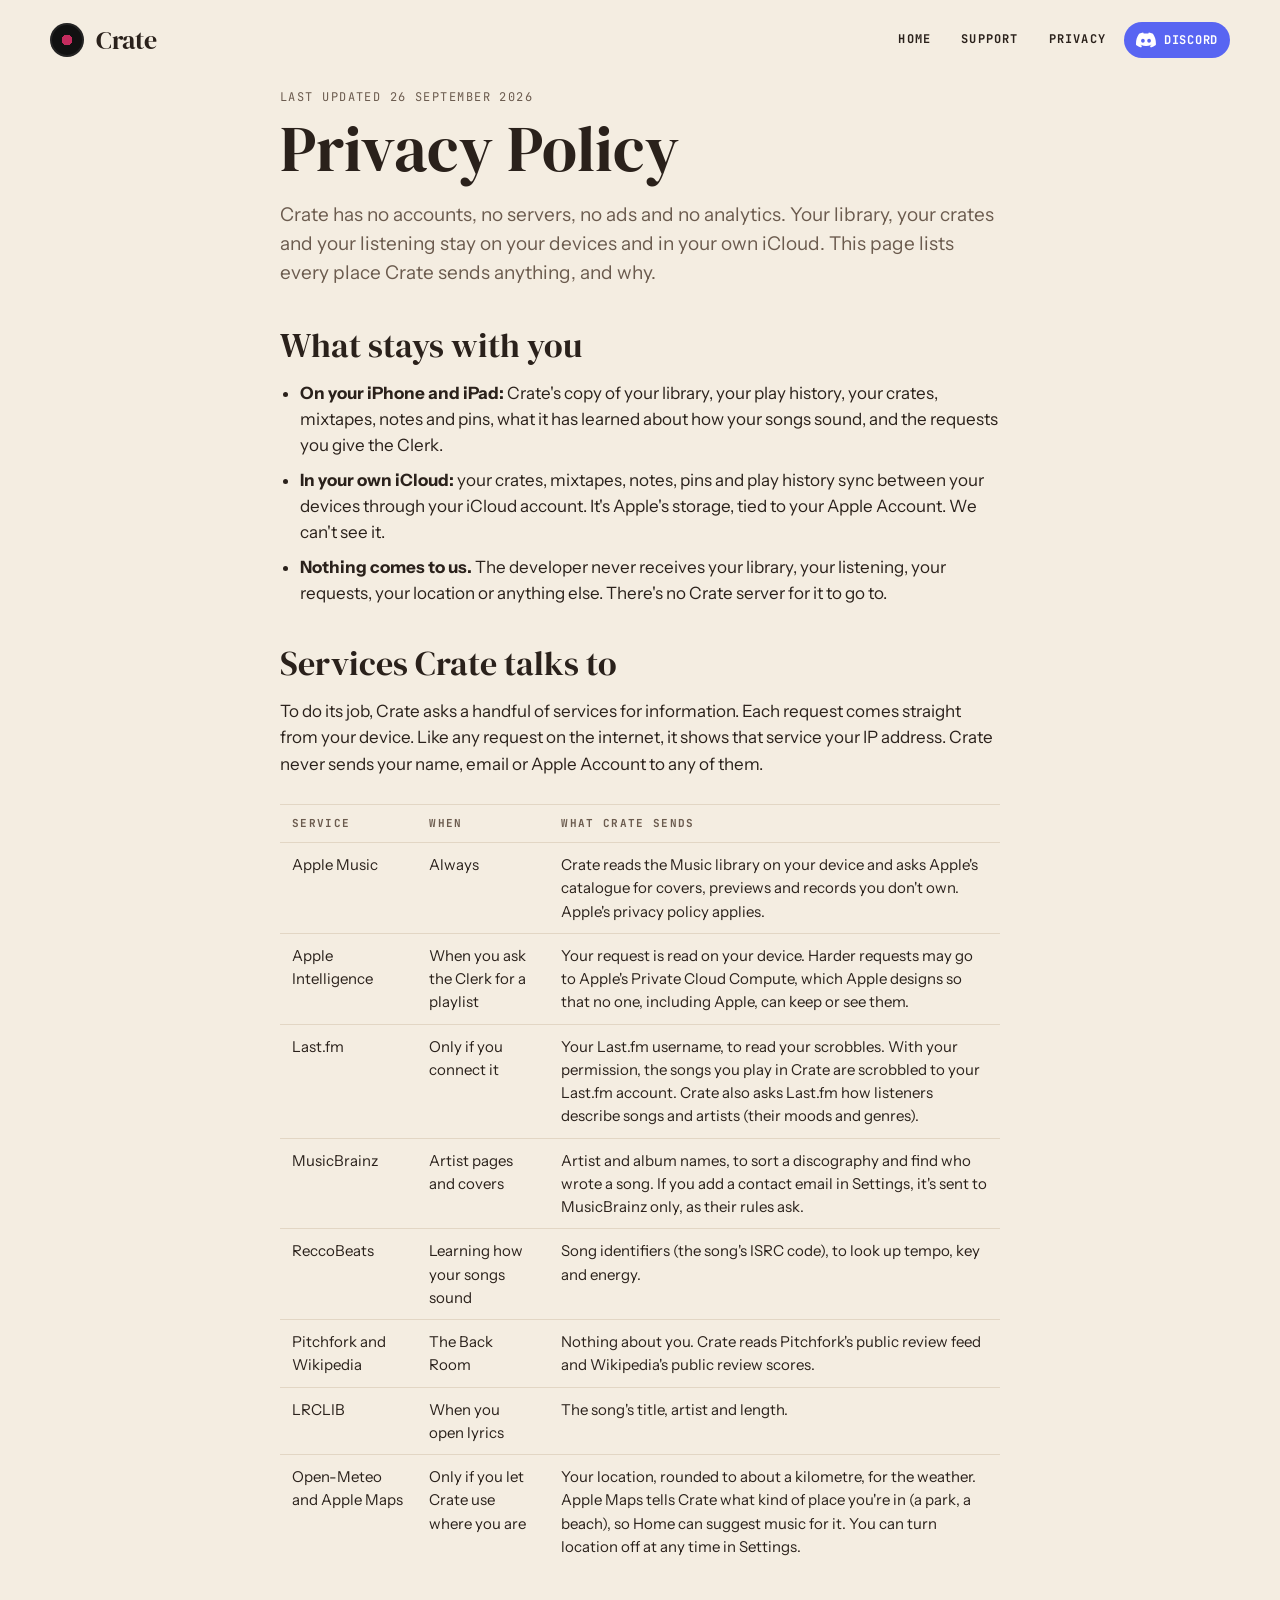
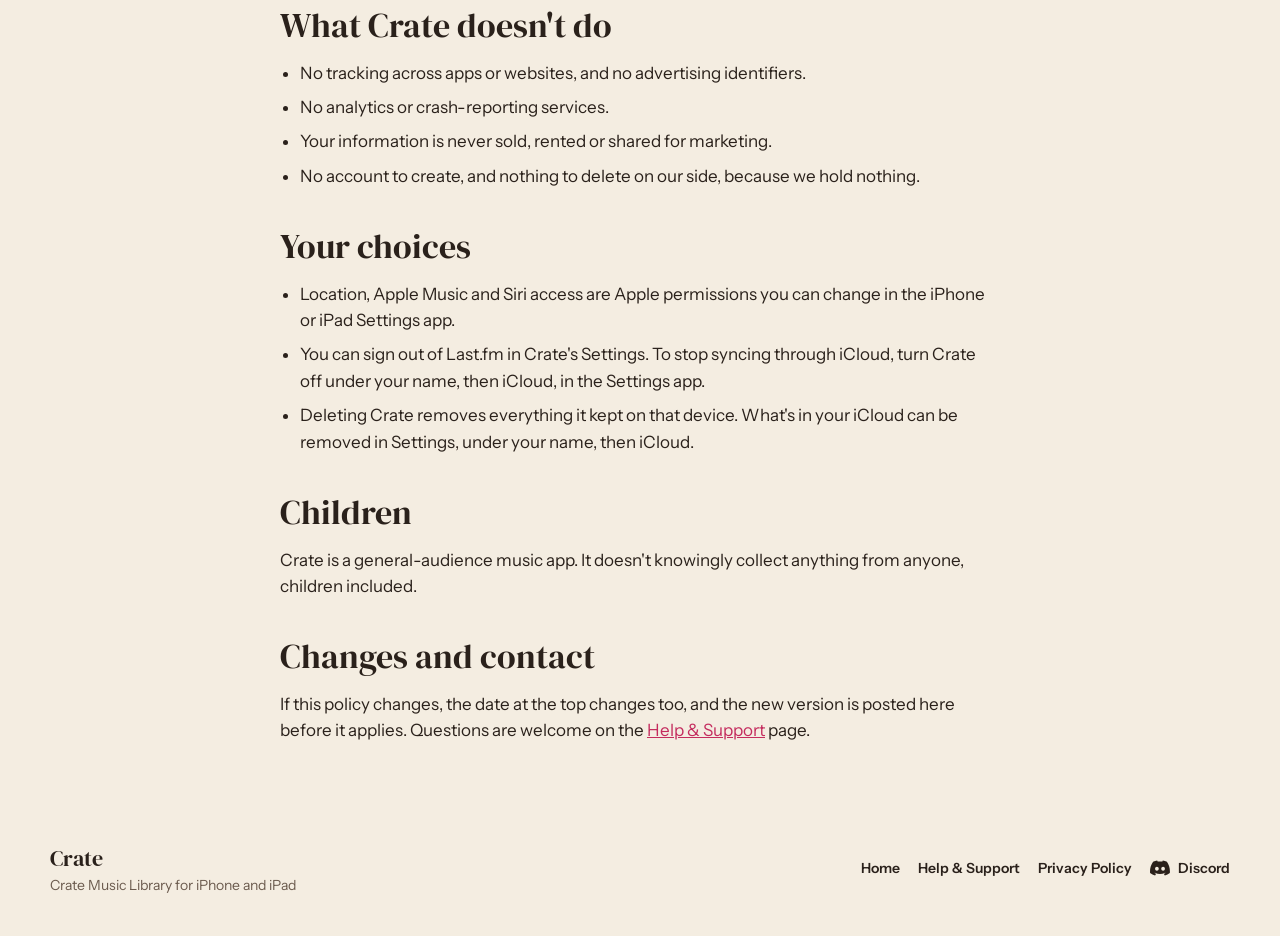
==== privacy.html @ 1381da7c "Once-over: spacing, one Clerk section, Pick Up's five" ====
<!DOCTYPE html>
<html lang="en">
<head>
<meta charset="utf-8">
<meta name="viewport" content="width=device-width, initial-scale=1, viewport-fit=cover">
<meta name="description" content="How Crate Music Library handles your data: nothing leaves your devices and your own iCloud except the lookups listed here.">
<meta name="theme-color" content="#F4EDE1" media="(prefers-color-scheme: light)">
<meta name="theme-color" content="#15110E" media="(prefers-color-scheme: dark)">
<link rel="icon" href="favicon.svg" type="image/svg+xml">
<link rel="apple-touch-icon" href="apple-touch-icon.png">
<title>Privacy Policy · Crate Music Library</title>
<link rel="preconnect" href="https://fonts.googleapis.com">
<link rel="preconnect" href="https://fonts.gstatic.com" crossorigin>
<link rel="stylesheet" href="https://fonts.googleapis.com/css2?family=DM+Serif+Display:ital@0;1&family=Instrument+Sans:wght@400;500;600;700&family=JetBrains+Mono:wght@500;700&display=swap">
<link rel="stylesheet" href="style.css?v=12">
</head>
<body>
<div class="wrap">
  <header class="top">
    <a class="brand" href="index.html" aria-label="Crate Music Library home">
      <span class="brand-mark" aria-hidden="true"></span><b>Crate</b>
    </a>
    <nav class="nav" aria-label="Pages">
      <a href="index.html">Home</a><a href="support.html">Support</a><a href="privacy.html">Privacy</a><a class="discord" data-discord href="support.html#community"><svg viewBox="0 0 24 24" aria-hidden="true" fill="currentColor"><path d="M20.3 4.4A19.8 19.8 0 0 0 15.4 3l-.6 1.3a18.4 18.4 0 0 0-5.6 0L8.6 3a19.7 19.7 0 0 0-4.9 1.5C.6 9.1-.3 13.6.1 18.1a19.9 19.9 0 0 0 6 3l1.3-2.1a12.9 12.9 0 0 1-2-1l.5-.4a14.2 14.2 0 0 0 12.2 0l.5.4a12.9 12.9 0 0 1-2.1 1l1.3 2.1a19.8 19.8 0 0 0 6-3c.5-5.2-.8-9.7-3.5-13.7ZM8.3 15.3c-1.2 0-2.2-1.1-2.2-2.4s1-2.4 2.2-2.4 2.2 1.1 2.2 2.4-1 2.4-2.2 2.4Zm7.4 0c-1.2 0-2.2-1.1-2.2-2.4s1-2.4 2.2-2.4 2.2 1.1 2.2 2.4-1 2.4-2.2 2.4Z"/></svg>Discord</a>
    </nav>
  </header>
  <main class="doc">
    <div class="updated">Last updated 26 September 2026</div>
    <h1>Privacy Policy</h1>
    <p class="lede">Crate has no accounts, no servers, no ads and no analytics. Your library, your crates and your listening stay on your devices and in your own iCloud. This page lists every place Crate sends anything, and why.</p>

    <h2>What stays with you</h2>
    <ul>
      <li><b>On your iPhone and iPad:</b> Crate's copy of your library, your play history, your crates, mixtapes, notes and pins, what it has learned about how your songs sound, and the requests you give the Clerk.</li>
      <li><b>In your own iCloud:</b> your crates, mixtapes, notes, pins and play history sync between your devices through your iCloud account. It's Apple's storage, tied to your Apple Account. We can't see it.</li>
      <li><b>Nothing comes to us.</b> The developer never receives your library, your listening, your requests, your location or anything else. There's no Crate server for it to go to.</li>
    </ul>

    <h2>Services Crate talks to</h2>
    <p>To do its job, Crate asks a handful of services for information. Each request comes straight from your device. Like any request on the internet, it shows that service your IP address. Crate never sends your name, email or Apple Account to any of them.</p>
    <div class="table-wrap">
      <table>
        <thead><tr><th>Service</th><th>When</th><th>What Crate sends</th></tr></thead>
        <tbody>
          <tr><td>Apple Music</td><td>Always</td><td>Crate reads the Music library on your device and asks Apple's catalogue for covers, previews and records you don't own. Apple's privacy policy applies.</td></tr>
          <tr><td>Apple Intelligence</td><td>When you ask the Clerk for a playlist</td><td>Your request is read on your device. Harder requests may go to Apple's Private Cloud Compute, which Apple designs so that no one, including Apple, can keep or see them.</td></tr>
          <tr><td>Last.fm</td><td>Only if you connect it</td><td>Your Last.fm username, to read your scrobbles. With your permission, the songs you play in Crate are scrobbled to your Last.fm account. Crate also asks Last.fm how listeners describe songs and artists (their moods and genres).</td></tr>
          <tr><td>MusicBrainz</td><td>Artist pages and covers</td><td>Artist and album names, to sort a discography and find who wrote a song. If you add a contact email in Settings, it's sent to MusicBrainz only, as their rules ask.</td></tr>
          <tr><td>ReccoBeats</td><td>Learning how your songs sound</td><td>Song identifiers (the song's ISRC code), to look up tempo, key and energy.</td></tr>
          <tr><td>Pitchfork and Wikipedia</td><td>The Back Room</td><td>Nothing about you. Crate reads Pitchfork's public review feed and Wikipedia's public review scores.</td></tr>
          <tr><td>LRCLIB</td><td>When you open lyrics</td><td>The song's title, artist and length.</td></tr>
          <tr><td>Open-Meteo and Apple Maps</td><td>Only if you let Crate use where you are</td><td>Your location, rounded to about a kilometre, for the weather. Apple Maps tells Crate what kind of place you're in (a park, a beach), so Home can suggest music for it. You can turn location off at any time in Settings.</td></tr>
        </tbody>
      </table>
    </div>

    <h2>What Crate doesn't do</h2>
    <ul>
      <li>No tracking across apps or websites, and no advertising identifiers.</li>
      <li>No analytics or crash-reporting services.</li>
      <li>Your information is never sold, rented or shared for marketing.</li>
      <li>No account to create, and nothing to delete on our side, because we hold nothing.</li>
    </ul>

    <h2>Your choices</h2>
    <ul>
      <li>Location, Apple Music and Siri access are Apple permissions you can change in the iPhone or iPad Settings app.</li>
      <li>You can sign out of Last.fm in Crate's Settings. To stop syncing through iCloud, turn Crate off under your name, then iCloud, in the Settings app.</li>
      <li>Deleting Crate removes everything it kept on that device. What's in your iCloud can be removed in Settings, under your name, then iCloud.</li>
    </ul>

    <h2>Children</h2>
    <p>Crate is a general-audience music app. It doesn't knowingly collect anything from anyone, children included.</p>

    <h2>Changes and contact</h2>
    <p>If this policy changes, the date at the top changes too, and the new version is posted here before it applies. Questions are welcome on the <a href="support.html">Help &amp; Support</a> page.</p>
  </main>

  <footer>
    <div><b>Crate</b><br>Crate Music Library for iPhone and iPad</div>
    <nav class="foot-links" aria-label="More">
      <a href="index.html">Home</a>
      <a href="support.html">Help &amp; Support</a>
      <a href="privacy.html">Privacy Policy</a>
      <a class="discord" data-discord href="support.html#community"><svg viewBox="0 0 24 24" aria-hidden="true" fill="currentColor"><path d="M20.3 4.4A19.8 19.8 0 0 0 15.4 3l-.6 1.3a18.4 18.4 0 0 0-5.6 0L8.6 3a19.7 19.7 0 0 0-4.9 1.5C.6 9.1-.3 13.6.1 18.1a19.9 19.9 0 0 0 6 3l1.3-2.1a12.9 12.9 0 0 1-2-1l.5-.4a14.2 14.2 0 0 0 12.2 0l.5.4a12.9 12.9 0 0 1-2.1 1l1.3 2.1a19.8 19.8 0 0 0 6-3c.5-5.2-.8-9.7-3.5-13.7ZM8.3 15.3c-1.2 0-2.2-1.1-2.2-2.4s1-2.4 2.2-2.4 2.2 1.1 2.2 2.4-1 2.4-2.2 2.4Zm7.4 0c-1.2 0-2.2-1.1-2.2-2.4s1-2.4 2.2-2.4 2.2 1.1 2.2 2.4-1 2.4-2.2 2.4Z"/></svg>Discord</a>
    </nav>
  </footer>
</div>
<script src="site.js?v=7"></script>
</body>
</html>
---- style.css ----
[hidden]{display:none!important}
:root{
  --paper:#F4EDE1; --card:#FCF8F1; --ink:#2A211B; --ink-2:#6B5B4E; --rule:#E2D6C4;
  --accent:#C42C5E; --accent-ink:#FFFFFF; --mustard:#D99A1B; --plinth:#3A2E26; --plinth-ink:#F4EDE1;
  --tab:#E9B94A; --tab-ink:#2A211B; --glow:rgba(196,44,94,.10);
  --display:"DM Serif Display", "New York", "Iowan Old Style", Georgia, serif;
  --body:"Instrument Sans", -apple-system, "Helvetica Neue", Arial, sans-serif;
  --mono:"JetBrains Mono", ui-monospace, "SF Mono", Menlo, monospace;
  --wrap:1180px;
}
@media (prefers-color-scheme: dark){
  :root:not([data-theme="light"]){
    color-scheme:dark;
    --paper:#15110E; --card:#231D18; --ink:#F1E7D8; --ink-2:#B9A794; --rule:#3A3029;
    --accent:#FF597D; --accent-ink:#1A0D10; --mustard:#F2BD4B; --plinth:#2D241E; --plinth-ink:#F1E7D8;
    --tab:#F2BD4B; --tab-ink:#1D1610; --glow:rgba(255,89,125,.12);
  }
}
:root[data-theme="dark"]{
  color-scheme:dark;
  --paper:#15110E; --card:#231D18; --ink:#F1E7D8; --ink-2:#B9A794; --rule:#3A3029;
  --accent:#FF597D; --accent-ink:#1A0D10; --mustard:#F2BD4B; --plinth:#2D241E; --plinth-ink:#F1E7D8;
  --tab:#F2BD4B; --tab-ink:#1D1610; --glow:rgba(255,89,125,.12);
}
*{box-sizing:border-box}
html{color-scheme:light}
body{margin:0;background:var(--paper);color:var(--ink);font-family:var(--body);font-size:17px;line-height:1.55;-webkit-font-smoothing:antialiased;padding-inline:20px}
.wrap{max-width:var(--wrap);margin-inline:auto}
img{max-width:100%;height:auto;display:block}
a{color:var(--accent)}
:focus-visible{outline:3px solid var(--accent);outline-offset:3px;border-radius:6px}

/* Labels: the app sets its small print in a tracked mono */
.label{font-family:var(--mono);font-size:12px;font-weight:700;letter-spacing:.14em;text-transform:uppercase;color:var(--ink-2)}

/* Top bar */
.top{display:flex;align-items:center;justify-content:space-between;gap:16px;padding-block:22px}
.brand{display:flex;align-items:center;gap:12px;text-decoration:none;color:var(--ink)}
.brand-mark{width:34px;height:34px;border-radius:50%;background:radial-gradient(circle at 50% 50%,var(--accent) 0 22%,#111 23% 100%);box-shadow:inset 0 0 0 2px rgba(255,255,255,.08)}
.brand b{font-family:var(--display);font-weight:400;font-size:26px;line-height:1}
.nav{display:flex;gap:6px;flex-wrap:wrap;justify-content:flex-end}
.nav a{font-family:var(--mono);font-size:12px;font-weight:700;letter-spacing:.1em;text-transform:uppercase;text-decoration:none;color:var(--ink);padding:8px 12px;border-radius:999px}
.nav a:hover{background:var(--card)}

/* Hero */
.hero{display:grid;grid-template-columns:minmax(0,1fr) minmax(0,1.15fr);gap:40px;align-items:center;padding-block:28px 64px}
.hero h1{font-family:var(--display);font-weight:400;font-size:clamp(46px,7.2vw,92px);line-height:.98;letter-spacing:-.01em;margin:14px 0 22px;text-wrap:balance}
.hero h1 em{color:var(--accent);font-style:italic}
.hero p.lede{font-size:20px;max-width:34ch;color:var(--ink-2);margin:0 0 28px}
.pills{display:flex;gap:10px;flex-wrap:wrap}
.pill{display:inline-flex;align-items:center;gap:8px;padding:10px 16px;border-radius:999px;background:var(--card);border:1px solid var(--rule);font-weight:600;font-size:15px}
.pill.solid{background:var(--accent);color:var(--accent-ink);border-color:transparent}
.dot{width:8px;height:8px;border-radius:50%;background:currentColor;opacity:.8}
.hero-art{position:relative;padding-bottom:30px}
.hero-art .pad{width:86%;margin-left:auto}
.hero-art .phone{position:absolute;left:0;bottom:0;width:34%;filter:drop-shadow(0 30px 40px rgba(0,0,0,.28))}
.hero-art .pad{filter:drop-shadow(0 30px 50px rgba(0,0,0,.18))}

/* The crate: sections are divider cards with a tab */
.divider{position:relative;margin-top:56px;background:var(--card);border-radius:4px 22px 22px 22px;padding:48px clamp(20px,4vw,56px) 56px;box-shadow:0 1px 0 var(--rule),0 18px 40px -28px rgba(0,0,0,.35)}
.divider::before{content:attr(data-tab);position:absolute;top:-30px;left:0;height:30px;padding:0 22px;display:flex;align-items:center;background:var(--tab);color:var(--tab-ink);font-family:var(--mono);font-weight:700;font-size:13px;letter-spacing:.16em;text-transform:uppercase;border-radius:12px 12px 0 0}
.divider.alt::before{left:auto;right:28%}
.divider.far::before{left:auto;right:0}
.row{display:grid;grid-template-columns:minmax(0,1fr) minmax(0,1fr);gap:clamp(24px,4vw,64px);align-items:center}
.row.flip > .copy{order:2}
h2{font-family:var(--display);font-weight:400;font-size:clamp(36px,4.6vw,58px);line-height:1.02;margin:10px 0 18px;text-wrap:balance}
.copy p{max-width:52ch;margin:0 0 14px;color:var(--ink)}
.copy p.soft{color:var(--ink-2)}
.facts{list-style:none;padding:0;margin:22px 0 0;display:grid;gap:10px;max-width:52ch}
.facts li{display:grid;grid-template-columns:auto 1fr;gap:12px;align-items:baseline}
.facts li::before{content:"";width:10px;height:10px;border-radius:50%;background:var(--accent);transform:translateY(-1px)}
.devices{display:flex;align-items:flex-end;gap:18px;justify-content:center}
.devices .pad{flex:0 1 72%;min-width:0}
.devices .phone{flex:0 1 26%;min-width:0}
.devices.two-phones .phone{flex:0 1 44%}
.devices.solo .pad{flex:0 1 92%}

/* Clerk request card */
.ask{margin-top:24px;background:var(--paper);border:1px solid var(--rule);border-radius:18px;padding:18px}
.ask .field{display:flex;align-items:center;gap:10px;background:var(--card);border:1.5px solid color-mix(in srgb,var(--accent) 40%,transparent);border-radius:999px;padding:12px 18px;font-size:17px}
.ask .caret{width:2px;height:20px;background:var(--accent);animation:blink 1.1s steps(1) infinite}
@keyframes blink{50%{opacity:0}}
.chips{display:flex;flex-wrap:wrap;gap:8px;margin-top:14px}
.chip{padding:7px 13px;border-radius:999px;background:var(--glow);border:1px solid color-mix(in srgb,var(--accent) 25%,transparent);font-size:15px}
.chip b{font-weight:600}
.ask small{display:block;margin-top:12px;color:var(--ink-2);font-size:14px}

/* Stat strip, real figures from the library in the shots */
.nums{display:grid;grid-template-columns:repeat(3,minmax(0,1fr));gap:12px;margin:24px 0 8px;max-width:52ch}
.num{border-top:2px solid var(--ink);padding-top:10px}
.num b{display:block;font-family:var(--display);font-weight:400;font-size:clamp(28px,3.4vw,40px);line-height:1;color:var(--accent);font-variant-numeric:tabular-nums}
.num span{font-size:14px;color:var(--ink-2)}

/* Looks: a rack of sleeves */
.looks-head{display:flex;justify-content:space-between;align-items:end;gap:24px;flex-wrap:wrap}
.rack{display:grid;grid-template-columns:repeat(7,minmax(0,1fr));gap:18px;margin-top:32px}
.rack figure{margin:0;display:grid;gap:10px;justify-items:center}
.rack figcaption{text-align:center;font-size:14px;line-height:1.35}
.rack figcaption b{display:block;font-family:var(--mono);font-size:11.5px;letter-spacing:.14em;text-transform:uppercase}
.rack figcaption span{color:var(--ink-2)}

/* Two ways in */
.services{display:grid;grid-template-columns:repeat(3,minmax(0,1fr));gap:18px;margin-top:28px}
.svc{background:var(--paper);border-radius:16px;padding:22px}
.svc h3{font-family:var(--display);font-weight:400;font-size:26px;margin:6px 0 8px;line-height:1.1}
.svc p{margin:0;color:var(--ink-2);font-size:16px}

footer{display:flex;justify-content:space-between;gap:16px;flex-wrap:wrap;padding-block:56px 40px;color:var(--ink-2);font-size:14px}
footer b{font-family:var(--display);font-weight:400;font-size:22px;color:var(--ink)}


/* Back Room deck: the looks stand in a crate like divider cards */
.br-head{display:grid;grid-template-columns:minmax(0,1.2fr) minmax(0,1fr);gap:clamp(24px,4vw,64px);align-items:end}
.br-how{margin:0 0 18px;max-width:44ch;color:var(--ink-2)}
.deck-wrap{margin-top:28px}
.deck-controls{display:flex;justify-content:space-between;align-items:center;gap:12px 20px;flex-wrap:wrap;margin-bottom:10px}
.seg{display:inline-flex;align-items:center;gap:4px;background:var(--paper);border:1px solid var(--rule);border-radius:999px;padding:4px}
.seg-label{font-family:var(--mono);font-size:11px;font-weight:700;letter-spacing:.14em;text-transform:uppercase;color:var(--ink-2);padding:0 8px 0 10px}
.seg button,.deck-flip button{font:600 15px/1 var(--body);color:var(--ink);background:transparent;border:0;border-radius:999px;padding:9px 14px;cursor:pointer}
.seg button[aria-pressed="true"]{background:var(--accent);color:var(--accent-ink)}
.deck-flip{display:inline-flex;align-items:center;gap:6px}
.deck-flip button{background:var(--paper);border:1px solid var(--rule)}
.deck-flip button:hover,.seg button:hover{filter:brightness(.97)}
.count{font-family:var(--mono);font-size:13px;font-weight:700;letter-spacing:.08em;color:var(--ink-2);min-width:7ch;text-align:center;font-variant-numeric:tabular-nums}
.deck{position:relative;outline:none;padding-top:190px;touch-action:pan-y;user-select:none;-webkit-user-select:none}
.deck:focus-visible{outline:3px solid var(--accent);outline-offset:6px;border-radius:12px}
.deck-sizer{visibility:hidden;display:block;width:100%;height:auto}
.card{position:absolute;left:0;right:0;bottom:0;transform-origin:50% 100%;transition:transform .55s cubic-bezier(.2,.8,.2,1),opacity .45s ease,filter .45s ease;will-change:transform}
.card img.shot{display:block;width:100%;height:auto;filter:drop-shadow(0 22px 30px rgba(0,0,0,.22));cursor:pointer}
.card .tab{position:absolute;top:calc(1.02% - 30px);height:30px;display:flex;align-items:center;padding:0 14px;border-radius:10px 10px 0 0;background:var(--tab);color:var(--tab-ink);font:700 11.5px/1 var(--mono);letter-spacing:.14em;text-transform:uppercase;border:0;cursor:pointer;white-space:nowrap;box-shadow:inset 0 -1px 0 rgba(0,0,0,.08)}
.card:not(.front) .tab{filter:brightness(.94)}
.card.past{pointer-events:none}
.deck-caption{display:flex;gap:10px 14px;align-items:baseline;flex-wrap:wrap;justify-content:center;margin-top:18px;text-align:center}
.deck-caption b{font-family:var(--display);font-weight:400;font-size:28px}
.deck-caption span{color:var(--ink-2)}
@media (max-width:900px){.br-head{grid-template-columns:minmax(0,1fr)}}
@media (max-width:620px){
  .deck{padding-top:104px}
  .card .tab{top:calc(1.02% - 24px);height:24px;padding:0 6px;font-size:8.5px;letter-spacing:.06em}
}
@media (prefers-reduced-motion:reduce){.card{transition:none}}

@media (max-width:900px){
  .hero,.row{grid-template-columns:minmax(0,1fr)}
  .row.flip > .copy{order:0}
  .rack{grid-template-columns:repeat(4,minmax(0,1fr))}
  .services{grid-template-columns:minmax(0,1fr)}
  .nav{display:none}
  .divider.alt::before,.divider.far::before{right:auto;left:0}
}
@media (max-width:520px){
  body{font-size:16px;padding-inline:16px}
  .rack{grid-template-columns:repeat(2,minmax(0,1fr))}
  .divider{padding-inline:18px}
  .hero p.lede{font-size:18px}
  .nums{grid-template-columns:minmax(0,1fr)}
}
@media (prefers-reduced-motion:reduce){.ask .caret{animation:none}}

/* Screens that have a dark version swap with the reader's appearance */
picture{display:contents}

/* Hero reel */
.reel{margin:0 0 8px;display:grid;gap:14px;justify-items:center}
.reel video{width:100%;max-width:1100px;height:auto;display:block}
.reel figcaption{font-size:15px;color:var(--ink-2);text-align:center;max-width:60ch}

/* Discord */
.discord{display:inline-flex;align-items:center;gap:8px;text-decoration:none;font-weight:600}
.discord svg{width:20px;height:20px;flex:none}
.nav a.discord{background:#5865F2;color:#fff;letter-spacing:.06em}
.nav a.discord:hover{background:#4752C4}
.pill.discord{background:#5865F2;color:#fff;border-color:transparent}
.soon{opacity:.75}

/* Footer links */
.foot-links{display:flex;gap:18px;flex-wrap:wrap;align-items:center}
.foot-links a{color:var(--ink);text-decoration:none;font-weight:600}
.foot-links a:hover{color:var(--accent)}

/* Plain pages: privacy and support */
.doc{max-width:720px;margin:0 auto;padding-block:8px 24px}
.doc h1{font-family:var(--display);font-weight:400;font-size:clamp(40px,6vw,64px);line-height:1;margin:10px 0 14px;text-wrap:balance}
.doc h2{font-size:clamp(26px,3.2vw,34px);margin:40px 0 10px}
.doc h3{font-size:18px;margin:26px 0 6px;font-family:var(--body);font-weight:700}
.doc p,.doc li{max-width:65ch}
.doc ul{padding-left:20px;display:grid;gap:8px}
.doc .lede{font-size:19px;color:var(--ink-2)}
.doc .updated{font-family:var(--mono);font-size:12px;letter-spacing:.12em;text-transform:uppercase;color:var(--ink-2)}
.doc table{width:100%;border-collapse:collapse;font-size:15px;margin-top:10px}
.doc th,.doc td{text-align:left;vertical-align:top;padding:10px 12px;border-top:1px solid var(--rule)}
.doc th{font-family:var(--mono);font-size:11px;letter-spacing:.12em;text-transform:uppercase;color:var(--ink-2)}
.table-wrap{overflow-x:auto}
.card-box{background:var(--card);border-radius:18px;padding:22px 24px;margin-top:18px}
.faq details{border-top:1px solid var(--rule);padding:14px 0}
.faq summary{cursor:pointer;font-weight:700;font-size:17px}
.faq details p{margin:10px 0 0;color:var(--ink)}
.copy-row{display:flex;gap:10px;align-items:center;flex-wrap:wrap}
.copy-row code{font-family:var(--mono);font-size:15px;background:var(--paper);padding:8px 12px;border-radius:10px;border:1px solid var(--rule)}
.copy-row button{font:600 15px/1 var(--body);background:var(--accent);color:var(--accent-ink);border:0;border-radius:999px;padding:10px 16px;cursor:pointer}

/* Three phones side by side (Liner Notes) */
.devices.three-phones .phone{flex:0 1 31%}
.deck-controls > .seg-label{padding:0}

/* Home through the looks */
.looks-reel{margin:32px auto 8px;display:grid;gap:12px;justify-items:center;max-width:340px}
.looks-reel video{width:100%;height:auto;display:block}
.looks-reel figcaption{font-size:14px;color:var(--ink-2);text-align:center}

/* iPhone Duo: the ways to hold it. Real screenshots in a drawn bezel, every device
   the same height (the outer display and the open inner one are nearly the same
   height in life), standing on one baseline, captions starting on one line.
   Columns are sized by each device's width at that height. */
.duo-head{max-width:60ch}
.duo-head p{color:var(--ink-2);margin:0}
#duo{container-type:inline-size}
/* The height that lets a row fit its card: each device's width is (h - 18) x its aspect,
   and the first row's aspects add up to 3.53 (0.69 + 1.42 x 0.96 + 1.42), plus 54px of
   bezel and two gaps. Capped at 330px. */
.duo-poses{--h:min(330px,calc((100cqi - 54px - 2 * clamp(18px,3vw,40px)) / 3.53 + 18px));display:grid;grid-template-rows:auto auto;column-gap:clamp(18px,3vw,40px);row-gap:16px;margin-top:36px;justify-content:center;
  grid-template-columns:repeat(var(--n,3),auto)}
.pose{margin:0;display:grid;grid-row:span 2;grid-template-rows:subgrid}
.pose .device{align-self:end;height:var(--h);display:flex;justify-content:flex-start}
.pose figcaption{font-size:15px;line-height:1.4;max-width:30ch}
.pose figcaption b{display:block;font-family:var(--mono);font-size:11.5px;letter-spacing:.14em;text-transform:uppercase;margin-bottom:4px}
.pose figcaption span{color:var(--ink-2)}
.duo-frame{box-sizing:border-box;height:100%;background:#121212;padding:9px;border-radius:24px;box-shadow:0 26px 40px -24px rgba(0,0,0,.55),inset 0 0 0 1.5px rgba(255,255,255,.08)}
.duo-frame{width:calc((var(--h) - 18px) * var(--ar) + 18px)}
.duo-frame img{display:block;height:100%;width:100%;object-fit:cover;border-radius:16px}
.pose.tall .duo-frame{--ar:.6876}
.pose.wide .duo-frame{--ar:1.4218}
.duo-book{box-sizing:border-box;transform:scale(.96);transform-origin:center bottom;height:100%;width:calc((var(--h) - 18px) * 1.4218 + 18px);display:flex;perspective:1400px;aspect-ratio:1518/1073;filter:drop-shadow(0 26px 30px rgba(0,0,0,.4))}
.duo-book .page{height:100%;background:#121212 url(img/duo-book.webp) no-repeat;background-size:auto 100%;background-origin:content-box;background-clip:content-box;padding:9px;box-sizing:border-box}
.duo-book .left{flex:0 0 51.07%;padding-right:0;background-position:left center;border-radius:24px 4px 4px 24px;transform-origin:right center;transform:rotateY(16deg)}
.duo-book .right{flex:0 0 48.93%;padding-left:0;background-position:right center;border-radius:4px 24px 24px 4px;transform-origin:left center;transform:rotateY(-16deg)}
.pose.upright .duo-frame{--ar:.7034}
.duo-row-label{margin:40px 0 0;text-align:center}
.duo-stand{box-sizing:border-box;height:100%;width:calc((var(--h) - 18px) * .7034 + 18px);display:flex;flex-direction:column;perspective:1400px;filter:drop-shadow(0 26px 30px rgba(0,0,0,.4))}
.duo-stand .page{width:100%;background:#121212 url(img/duo-stand.webp) no-repeat;background-size:100% auto;background-origin:content-box;background-clip:content-box;padding:9px;box-sizing:border-box}
.duo-stand .top{flex:0 0 52.14%;padding-bottom:0;background-position:center top;border-radius:24px 24px 4px 4px;transform-origin:center bottom;transform:rotateX(-4deg)}
.duo-stand .bottom{flex:0 0 47.86%;padding-top:0;background-position:center bottom;border-radius:4px 4px 24px 24px;transform-origin:center top;transform:rotateX(34deg)}
@media (max-width:900px){
  .duo-poses{--h:auto;grid-template-columns:minmax(0,1fr);grid-template-rows:none;row-gap:28px;justify-content:stretch}
  .pose{grid-row:auto;grid-template-rows:none;gap:14px}
  .pose .device{height:auto;justify-content:center}
  .duo-frame,.duo-book{height:auto;width:100%}
  .duo-stand{height:auto;width:62%;aspect-ratio:2024/2870}
  .pose.upright .duo-frame{width:62%}
  .duo-frame img{width:100%;height:auto}
  .duo-frame{aspect-ratio:auto}
  .pose.tall .duo-frame{width:62%}
}

/* The Clerk's counter: request slips on the left, what was pulled on the right,
   printed like a shop receipt. Every example is a real run on a real library. */
.counter{display:grid;grid-template-columns:minmax(0,.9fr) minmax(0,1.1fr);gap:clamp(20px,3vw,40px);margin-top:36px;padding-top:32px;border-top:1px dashed var(--rule);align-items:start}
.counter-head{grid-column:1/-1;max-width:62ch}
.counter-head h3{font-family:var(--display);font-weight:400;font-size:clamp(28px,3.2vw,40px);line-height:1.05;margin:8px 0 10px}
.counter-head p{margin:8px 0 0;color:var(--ink-2)}
.slips{display:flex;flex-wrap:wrap;gap:10px;align-content:start}
.slip{font:inherit;font-family:var(--display);font-style:italic;font-size:19px;line-height:1.2;text-align:left;color:var(--ink);background:var(--paper);border:1px solid var(--rule);border-radius:6px 14px 14px 6px;padding:11px 16px 11px 18px;cursor:pointer;position:relative;transition:transform .15s ease,background .15s ease}
.slip::before{content:"";position:absolute;left:6px;top:50%;width:5px;height:5px;margin-top:-2.5px;border-radius:50%;background:var(--rule)}
.slip:hover{transform:translateY(-2px)}
.slip[aria-selected="true"]{background:var(--accent);color:var(--accent-ink);border-color:transparent}
.slip[aria-selected="true"]::before{background:var(--accent-ink)}
.receipt{background:var(--paper);border-radius:4px;padding:22px 22px 26px;font-family:var(--mono);font-size:13.5px;line-height:1.5;position:relative;box-shadow:0 18px 30px -24px rgba(0,0,0,.5);
  -webkit-mask:radial-gradient(circle 6px at 50% 100%,transparent 98%,#000) 0 0/16px 100% repeat-x;mask:radial-gradient(circle 6px at 50% 100%,transparent 98%,#000) 0 0/16px 100% repeat-x;padding-bottom:30px}
.receipt .r-top{display:flex;justify-content:space-between;gap:12px;font-weight:700;letter-spacing:.14em;text-transform:uppercase;font-size:11.5px;color:var(--ink-2);border-bottom:1.5px dashed var(--rule);padding-bottom:10px}
.receipt .r-ask{font-family:var(--display);font-style:italic;font-size:24px;line-height:1.15;margin:14px 0 4px;color:var(--ink)}
.receipt .chips{margin-top:10px}
.receipt .chip{font-family:var(--body);font-size:13.5px;padding:5px 11px}
.receipt ol{list-style:none;counter-reset:pull;padding:0;margin:16px 0 0;border-top:1.5px dashed var(--rule)}
.receipt li{counter-increment:pull;display:grid;grid-template-columns:2.2em minmax(0,1fr) auto;gap:6px;padding:7px 0;border-bottom:1px dotted var(--rule)}
.receipt li::before{content:counter(pull,decimal-leading-zero);color:var(--accent);font-weight:700}
.receipt li b{font-family:var(--body);font-weight:600;font-size:15px;overflow:hidden;text-overflow:ellipsis;white-space:nowrap}
.receipt li i{font-style:normal;color:var(--ink-2);grid-column:2;font-size:12.5px;overflow:hidden;text-overflow:ellipsis;white-space:nowrap}
.receipt li em{font-style:normal;color:var(--ink-2);grid-row:1;grid-column:3}
.receipt .r-note{margin:16px 0 0;font-family:var(--body);font-size:15px;color:var(--ink);border-left:3px solid var(--mustard);padding-left:12px}
.receipt .r-more{margin:12px 0 0;color:var(--ink-2);font-size:12px;letter-spacing:.08em;text-transform:uppercase}
.receipt[hidden]{display:none}
@media (max-width:900px){.counter{grid-template-columns:minmax(0,1fr)}.slips{gap:8px}.slip{font-size:16px;padding:8px 12px 8px 16px}}
@media (prefers-reduced-motion:reduce){.slip{transition:none}}

/* Pick Up's three facts are short: keep them side by side on a phone. */
@media (max-width:520px){
  #pickup .nums{grid-template-columns:repeat(3,minmax(0,1fr))}
  #pickup .num b{font-size:24px}
  #pickup .num span{font-size:12.5px;line-height:1.3;display:block}
}
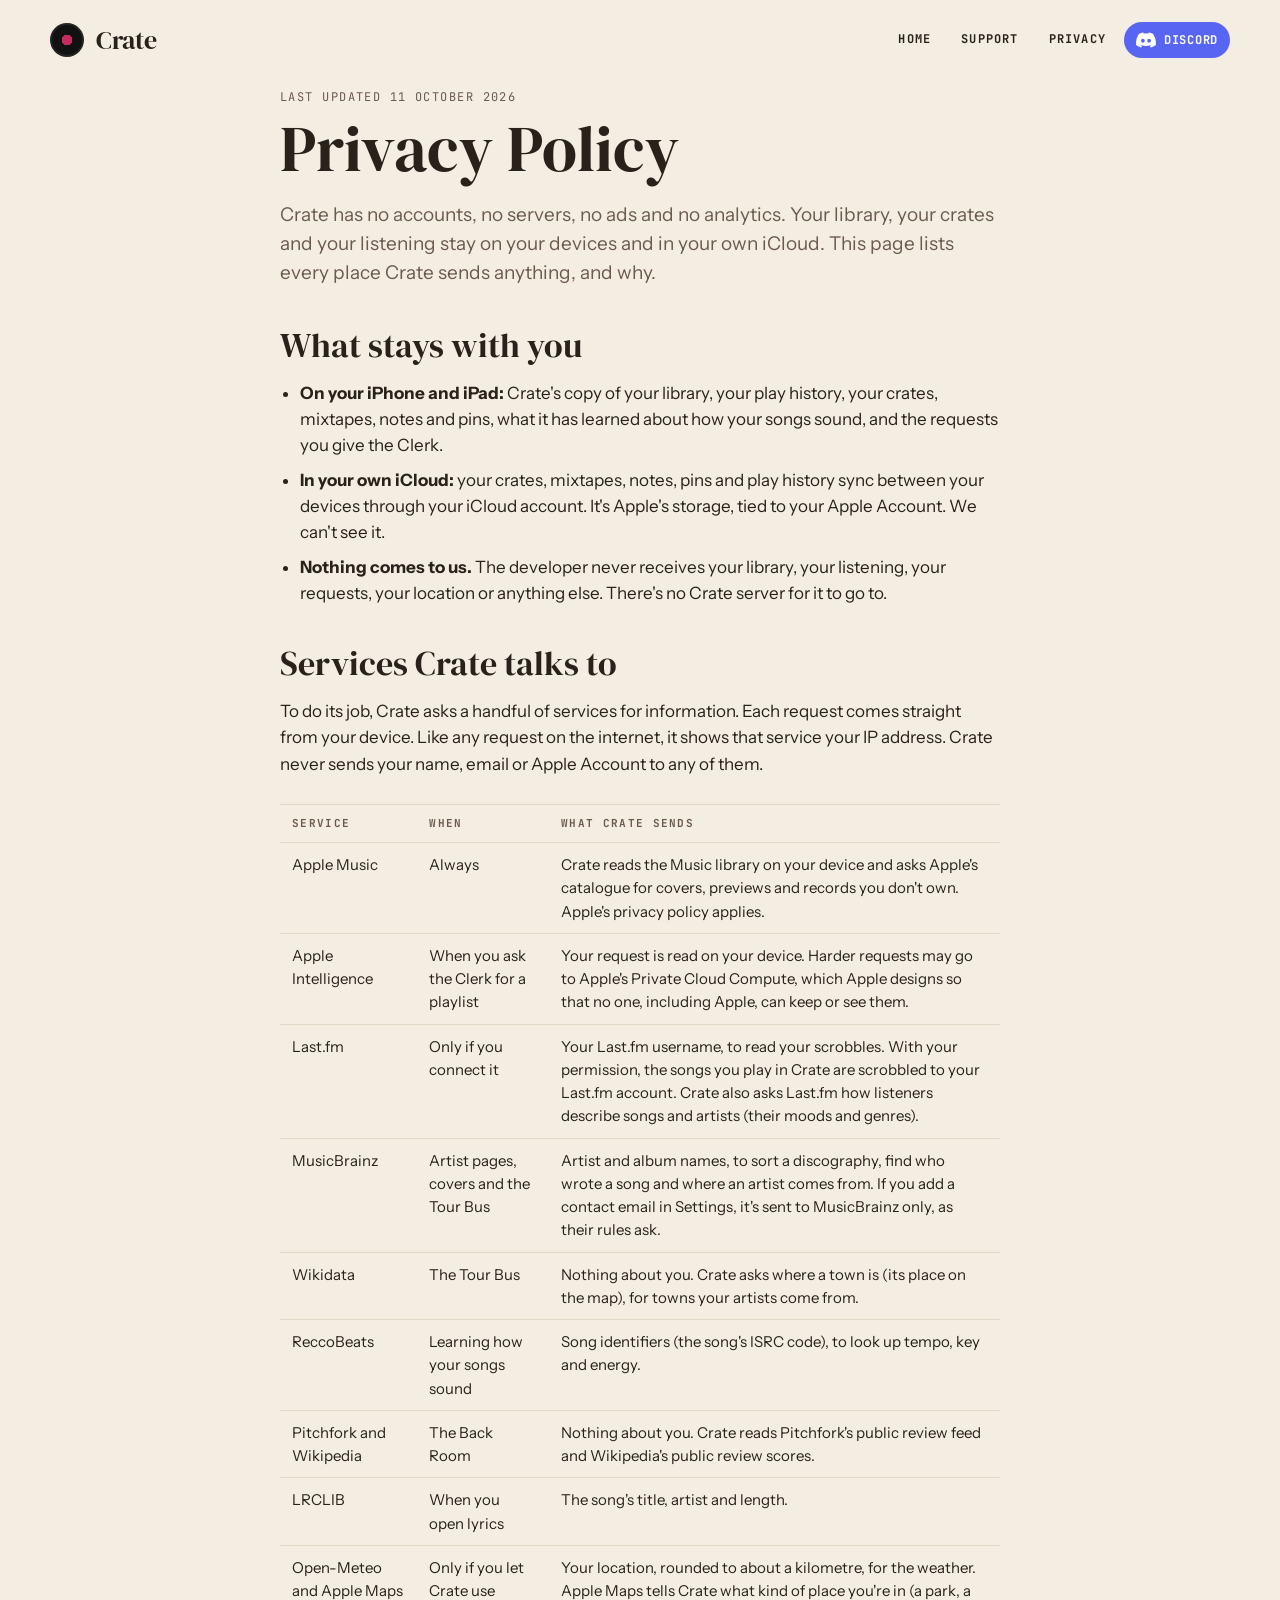
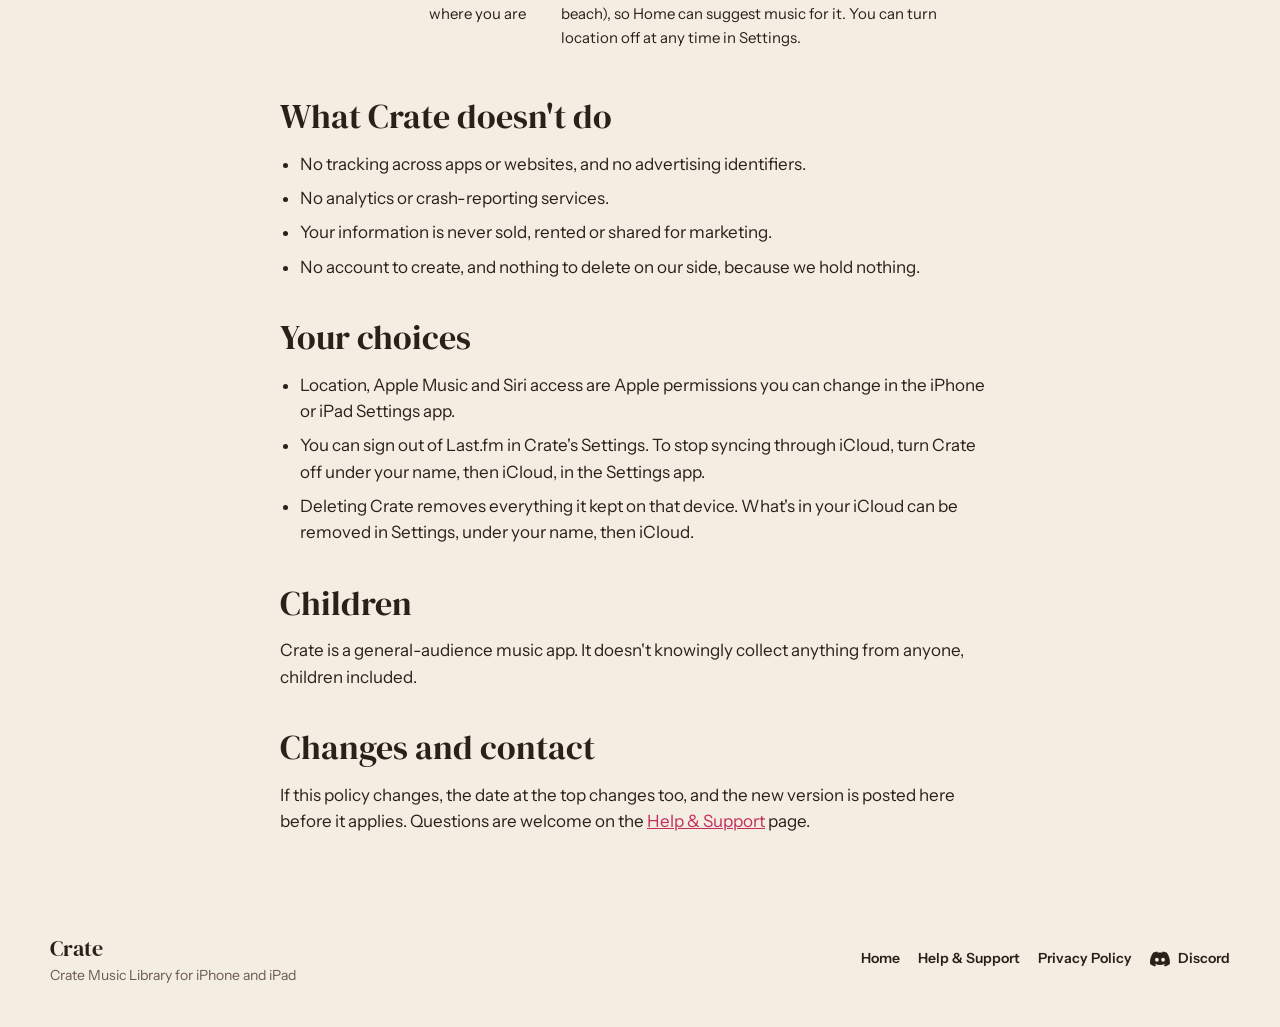
==== commit f4e8ed33: "Musical Road Trips section; seven widgets; Wikidata on the privacy page" ====
--- a/privacy.html
+++ b/privacy.html
@@ -12,7 +12,7 @@
 <link rel="preconnect" href="https://fonts.googleapis.com">
 <link rel="preconnect" href="https://fonts.gstatic.com" crossorigin>
 <link rel="stylesheet" href="https://fonts.googleapis.com/css2?family=DM+Serif+Display:ital@0;1&family=Instrument+Sans:wght@400;500;600;700&family=JetBrains+Mono:wght@500;700&display=swap">
-<link rel="stylesheet" href="style.css?v=12">
+<link rel="stylesheet" href="style.css?v=13">
 </head>
 <body>
 <div class="wrap">
@@ -25,7 +25,7 @@
     </nav>
   </header>
   <main class="doc">
-    <div class="updated">Last updated 26 September 2026</div>
+    <div class="updated">Last updated 11 October 2026</div>
     <h1>Privacy Policy</h1>
     <p class="lede">Crate has no accounts, no servers, no ads and no analytics. Your library, your crates and your listening stay on your devices and in your own iCloud. This page lists every place Crate sends anything, and why.</p>
 
@@ -45,7 +45,8 @@
           <tr><td>Apple Music</td><td>Always</td><td>Crate reads the Music library on your device and asks Apple's catalogue for covers, previews and records you don't own. Apple's privacy policy applies.</td></tr>
           <tr><td>Apple Intelligence</td><td>When you ask the Clerk for a playlist</td><td>Your request is read on your device. Harder requests may go to Apple's Private Cloud Compute, which Apple designs so that no one, including Apple, can keep or see them.</td></tr>
           <tr><td>Last.fm</td><td>Only if you connect it</td><td>Your Last.fm username, to read your scrobbles. With your permission, the songs you play in Crate are scrobbled to your Last.fm account. Crate also asks Last.fm how listeners describe songs and artists (their moods and genres).</td></tr>
-          <tr><td>MusicBrainz</td><td>Artist pages and covers</td><td>Artist and album names, to sort a discography and find who wrote a song. If you add a contact email in Settings, it's sent to MusicBrainz only, as their rules ask.</td></tr>
+          <tr><td>MusicBrainz</td><td>Artist pages, covers and the Tour Bus</td><td>Artist and album names, to sort a discography, find who wrote a song and where an artist comes from. If you add a contact email in Settings, it's sent to MusicBrainz only, as their rules ask.</td></tr>
+          <tr><td>Wikidata</td><td>The Tour Bus</td><td>Nothing about you. Crate asks where a town is (its place on the map), for towns your artists come from.</td></tr>
           <tr><td>ReccoBeats</td><td>Learning how your songs sound</td><td>Song identifiers (the song's ISRC code), to look up tempo, key and energy.</td></tr>
           <tr><td>Pitchfork and Wikipedia</td><td>The Back Room</td><td>Nothing about you. Crate reads Pitchfork's public review feed and Wikipedia's public review scores.</td></tr>
           <tr><td>LRCLIB</td><td>When you open lyrics</td><td>The song's title, artist and length.</td></tr>
--- a/style.css
+++ b/style.css
@@ -68,6 +68,7 @@
 .copy p.soft{color:var(--ink-2)}
 .facts{list-style:none;padding:0;margin:22px 0 0;display:grid;gap:10px;max-width:52ch}
 .facts li{display:grid;grid-template-columns:auto 1fr;gap:12px;align-items:baseline}
+.facts + p{margin-top:18px}
 .facts li::before{content:"";width:10px;height:10px;border-radius:50%;background:var(--accent);transform:translateY(-1px)}
 .devices{display:flex;align-items:flex-end;gap:18px;justify-content:center}
 .devices .pad{flex:0 1 72%;min-width:0}
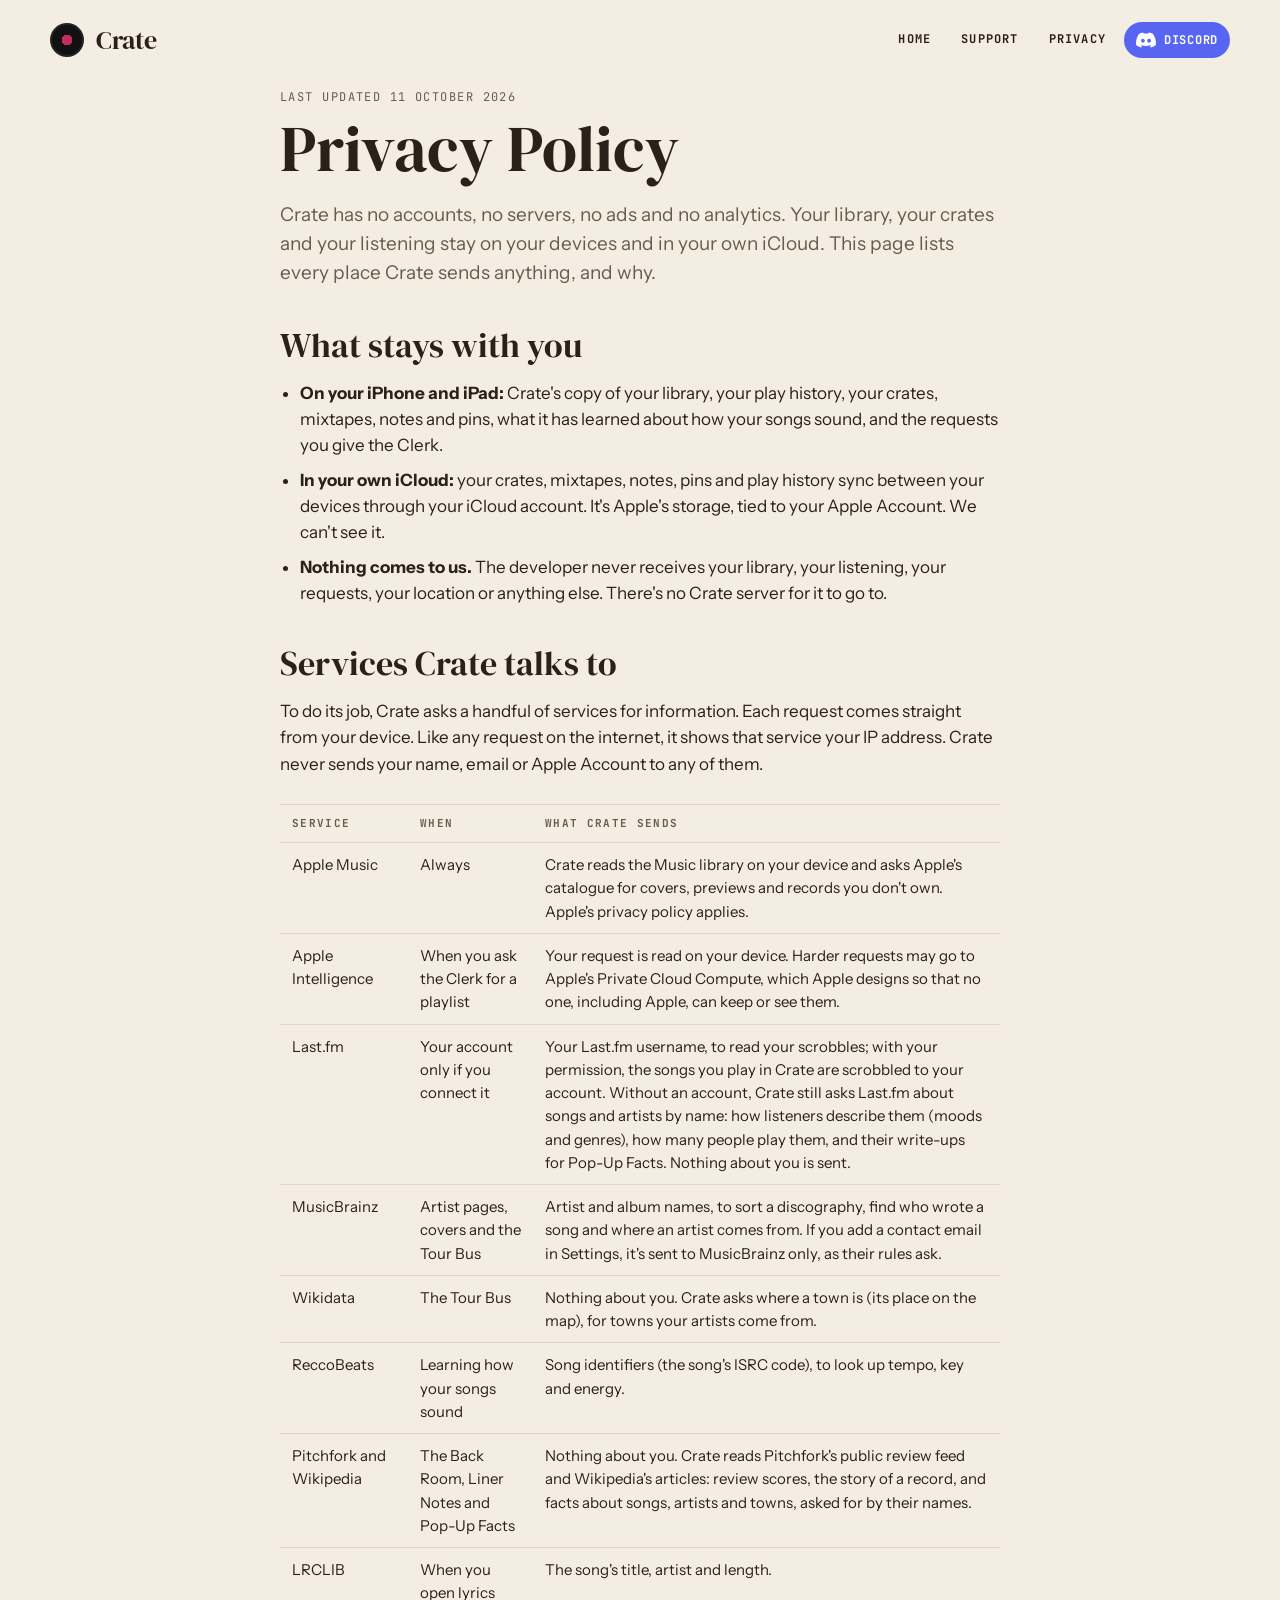
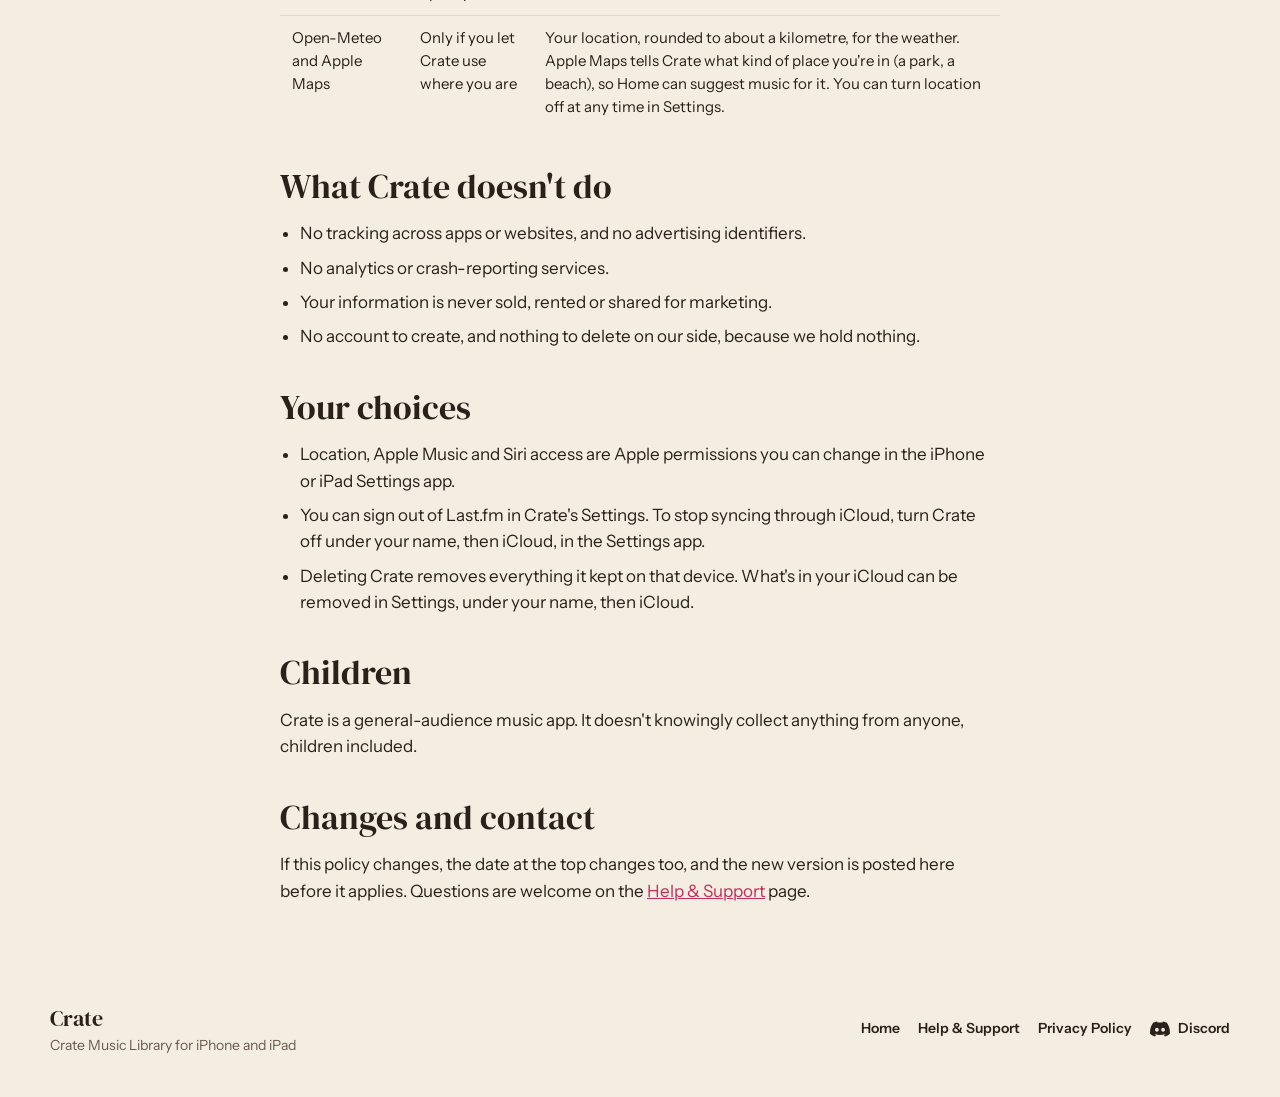
==== commit 179f4119: "Privacy: Last.fm and Wikipedia lookups for Pop-Up Facts" ====
--- a/privacy.html
+++ b/privacy.html
@@ -44,11 +44,11 @@
         <tbody>
           <tr><td>Apple Music</td><td>Always</td><td>Crate reads the Music library on your device and asks Apple's catalogue for covers, previews and records you don't own. Apple's privacy policy applies.</td></tr>
           <tr><td>Apple Intelligence</td><td>When you ask the Clerk for a playlist</td><td>Your request is read on your device. Harder requests may go to Apple's Private Cloud Compute, which Apple designs so that no one, including Apple, can keep or see them.</td></tr>
-          <tr><td>Last.fm</td><td>Only if you connect it</td><td>Your Last.fm username, to read your scrobbles. With your permission, the songs you play in Crate are scrobbled to your Last.fm account. Crate also asks Last.fm how listeners describe songs and artists (their moods and genres).</td></tr>
+          <tr><td>Last.fm</td><td>Your account only if you connect it</td><td>Your Last.fm username, to read your scrobbles; with your permission, the songs you play in Crate are scrobbled to your account. Without an account, Crate still asks Last.fm about songs and artists by name: how listeners describe them (moods and genres), how many people play them, and their write-ups for Pop-Up Facts. Nothing about you is sent.</td></tr>
           <tr><td>MusicBrainz</td><td>Artist pages, covers and the Tour Bus</td><td>Artist and album names, to sort a discography, find who wrote a song and where an artist comes from. If you add a contact email in Settings, it's sent to MusicBrainz only, as their rules ask.</td></tr>
           <tr><td>Wikidata</td><td>The Tour Bus</td><td>Nothing about you. Crate asks where a town is (its place on the map), for towns your artists come from.</td></tr>
           <tr><td>ReccoBeats</td><td>Learning how your songs sound</td><td>Song identifiers (the song's ISRC code), to look up tempo, key and energy.</td></tr>
-          <tr><td>Pitchfork and Wikipedia</td><td>The Back Room</td><td>Nothing about you. Crate reads Pitchfork's public review feed and Wikipedia's public review scores.</td></tr>
+          <tr><td>Pitchfork and Wikipedia</td><td>The Back Room, Liner Notes and Pop-Up Facts</td><td>Nothing about you. Crate reads Pitchfork's public review feed and Wikipedia's articles: review scores, the story of a record, and facts about songs, artists and towns, asked for by their names.</td></tr>
           <tr><td>LRCLIB</td><td>When you open lyrics</td><td>The song's title, artist and length.</td></tr>
           <tr><td>Open-Meteo and Apple Maps</td><td>Only if you let Crate use where you are</td><td>Your location, rounded to about a kilometre, for the weather. Apple Maps tells Crate what kind of place you're in (a park, a beach), so Home can suggest music for it. You can turn location off at any time in Settings.</td></tr>
         </tbody>
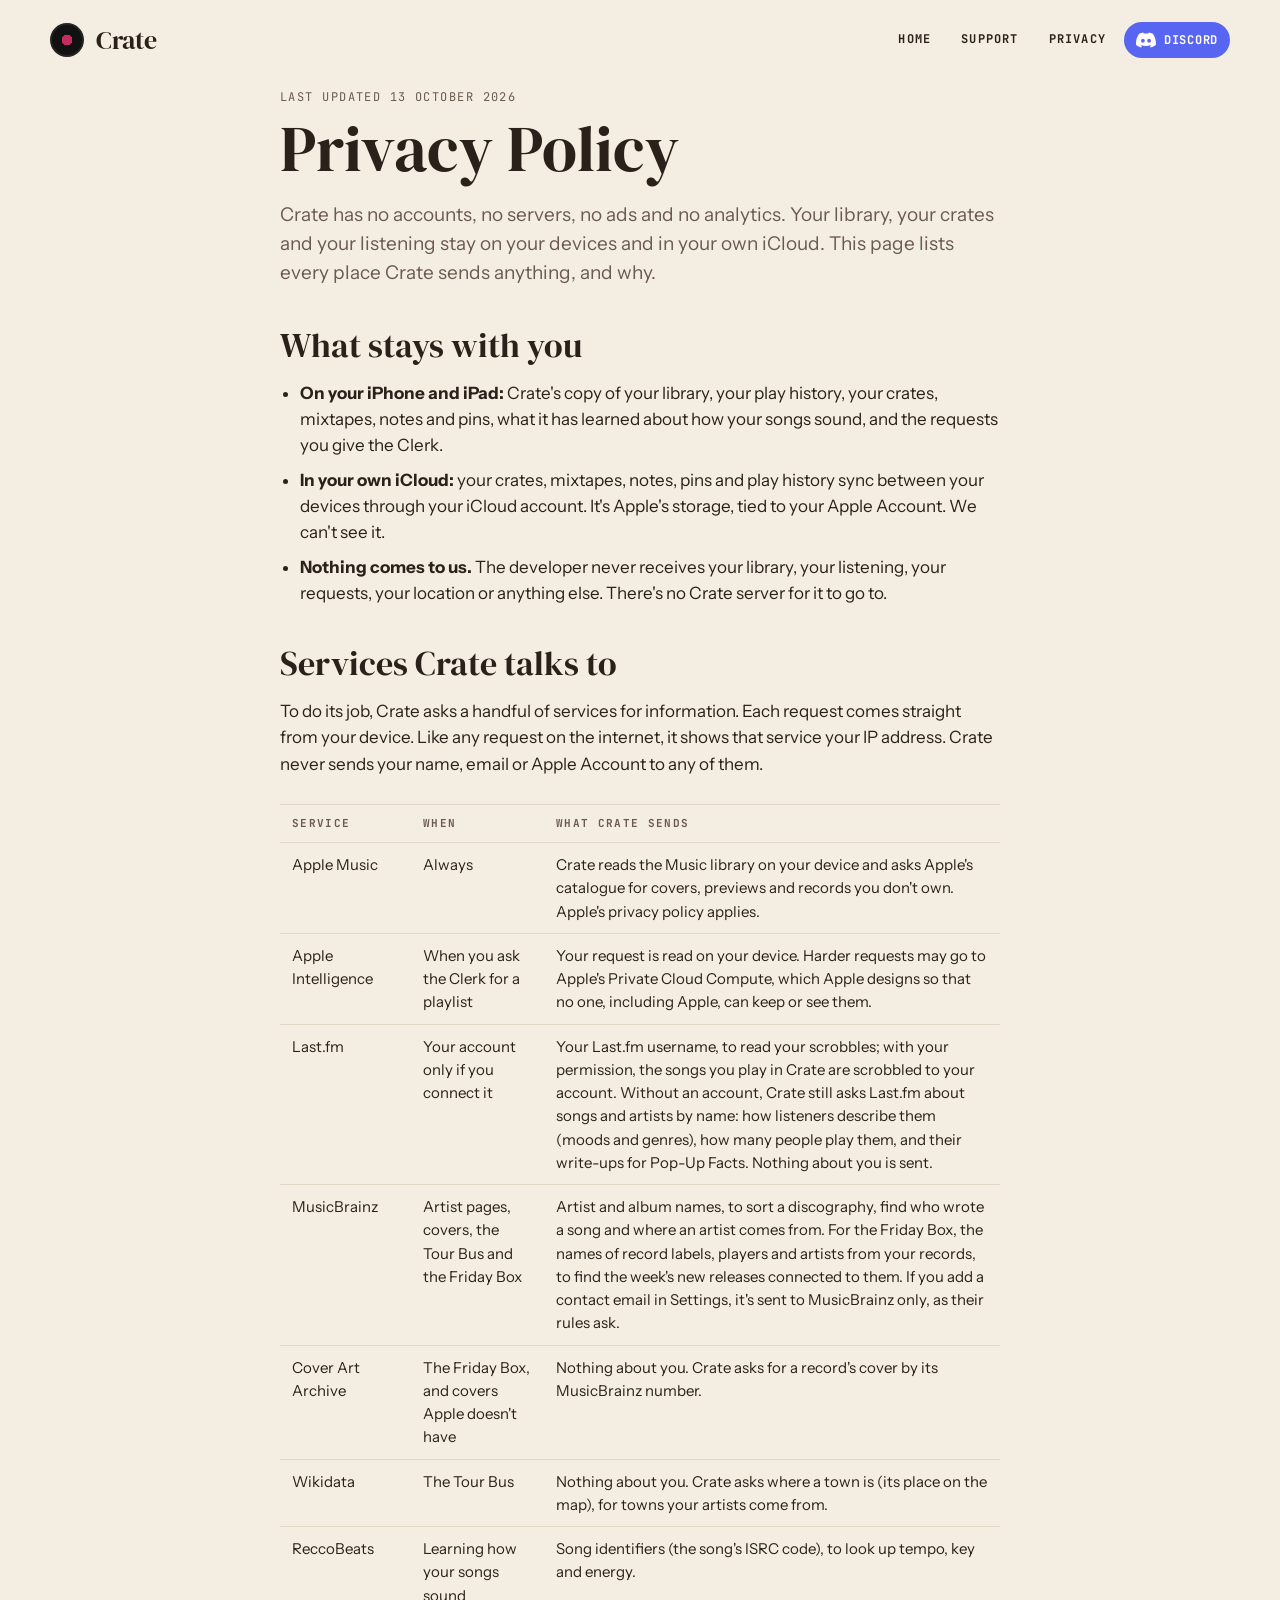
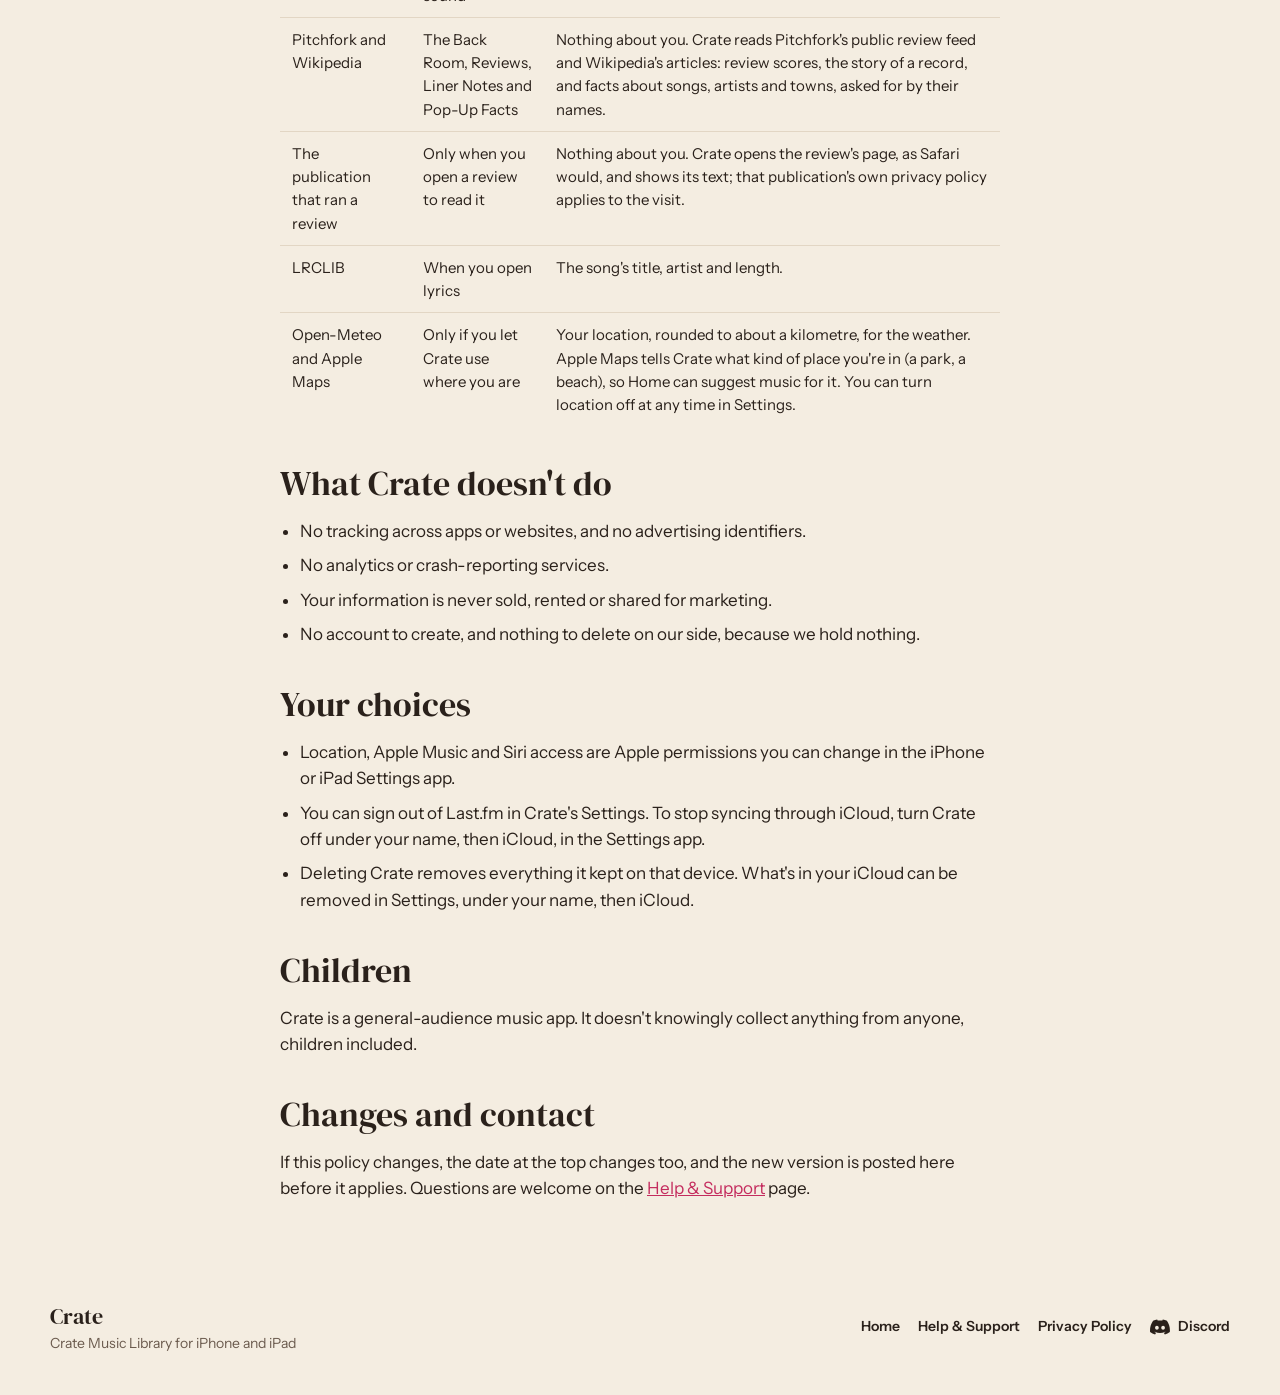
==== commit fec7f0f4: "Friday Box and Pop-Up Facts; fresh Home and Mixtapes; privacy update" ====
--- a/privacy.html
+++ b/privacy.html
@@ -25,7 +25,7 @@
     </nav>
   </header>
   <main class="doc">
-    <div class="updated">Last updated 11 October 2026</div>
+    <div class="updated">Last updated 13 October 2026</div>
     <h1>Privacy Policy</h1>
     <p class="lede">Crate has no accounts, no servers, no ads and no analytics. Your library, your crates and your listening stay on your devices and in your own iCloud. This page lists every place Crate sends anything, and why.</p>
 
@@ -45,10 +45,12 @@
           <tr><td>Apple Music</td><td>Always</td><td>Crate reads the Music library on your device and asks Apple's catalogue for covers, previews and records you don't own. Apple's privacy policy applies.</td></tr>
           <tr><td>Apple Intelligence</td><td>When you ask the Clerk for a playlist</td><td>Your request is read on your device. Harder requests may go to Apple's Private Cloud Compute, which Apple designs so that no one, including Apple, can keep or see them.</td></tr>
           <tr><td>Last.fm</td><td>Your account only if you connect it</td><td>Your Last.fm username, to read your scrobbles; with your permission, the songs you play in Crate are scrobbled to your account. Without an account, Crate still asks Last.fm about songs and artists by name: how listeners describe them (moods and genres), how many people play them, and their write-ups for Pop-Up Facts. Nothing about you is sent.</td></tr>
-          <tr><td>MusicBrainz</td><td>Artist pages, covers and the Tour Bus</td><td>Artist and album names, to sort a discography, find who wrote a song and where an artist comes from. If you add a contact email in Settings, it's sent to MusicBrainz only, as their rules ask.</td></tr>
+          <tr><td>MusicBrainz</td><td>Artist pages, covers, the Tour Bus and the Friday Box</td><td>Artist and album names, to sort a discography, find who wrote a song and where an artist comes from. For the Friday Box, the names of record labels, players and artists from your records, to find the week's new releases connected to them. If you add a contact email in Settings, it's sent to MusicBrainz only, as their rules ask.</td></tr>
+          <tr><td>Cover Art Archive</td><td>The Friday Box, and covers Apple doesn't have</td><td>Nothing about you. Crate asks for a record's cover by its MusicBrainz number.</td></tr>
           <tr><td>Wikidata</td><td>The Tour Bus</td><td>Nothing about you. Crate asks where a town is (its place on the map), for towns your artists come from.</td></tr>
           <tr><td>ReccoBeats</td><td>Learning how your songs sound</td><td>Song identifiers (the song's ISRC code), to look up tempo, key and energy.</td></tr>
-          <tr><td>Pitchfork and Wikipedia</td><td>The Back Room, Liner Notes and Pop-Up Facts</td><td>Nothing about you. Crate reads Pitchfork's public review feed and Wikipedia's articles: review scores, the story of a record, and facts about songs, artists and towns, asked for by their names.</td></tr>
+          <tr><td>Pitchfork and Wikipedia</td><td>The Back Room, Reviews, Liner Notes and Pop-Up Facts</td><td>Nothing about you. Crate reads Pitchfork's public review feed and Wikipedia's articles: review scores, the story of a record, and facts about songs, artists and towns, asked for by their names.</td></tr>
+          <tr><td>The publication that ran a review</td><td>Only when you open a review to read it</td><td>Nothing about you. Crate opens the review's page, as Safari would, and shows its text; that publication's own privacy policy applies to the visit.</td></tr>
           <tr><td>LRCLIB</td><td>When you open lyrics</td><td>The song's title, artist and length.</td></tr>
           <tr><td>Open-Meteo and Apple Maps</td><td>Only if you let Crate use where you are</td><td>Your location, rounded to about a kilometre, for the weather. Apple Maps tells Crate what kind of place you're in (a park, a beach), so Home can suggest music for it. You can turn location off at any time in Settings.</td></tr>
         </tbody>
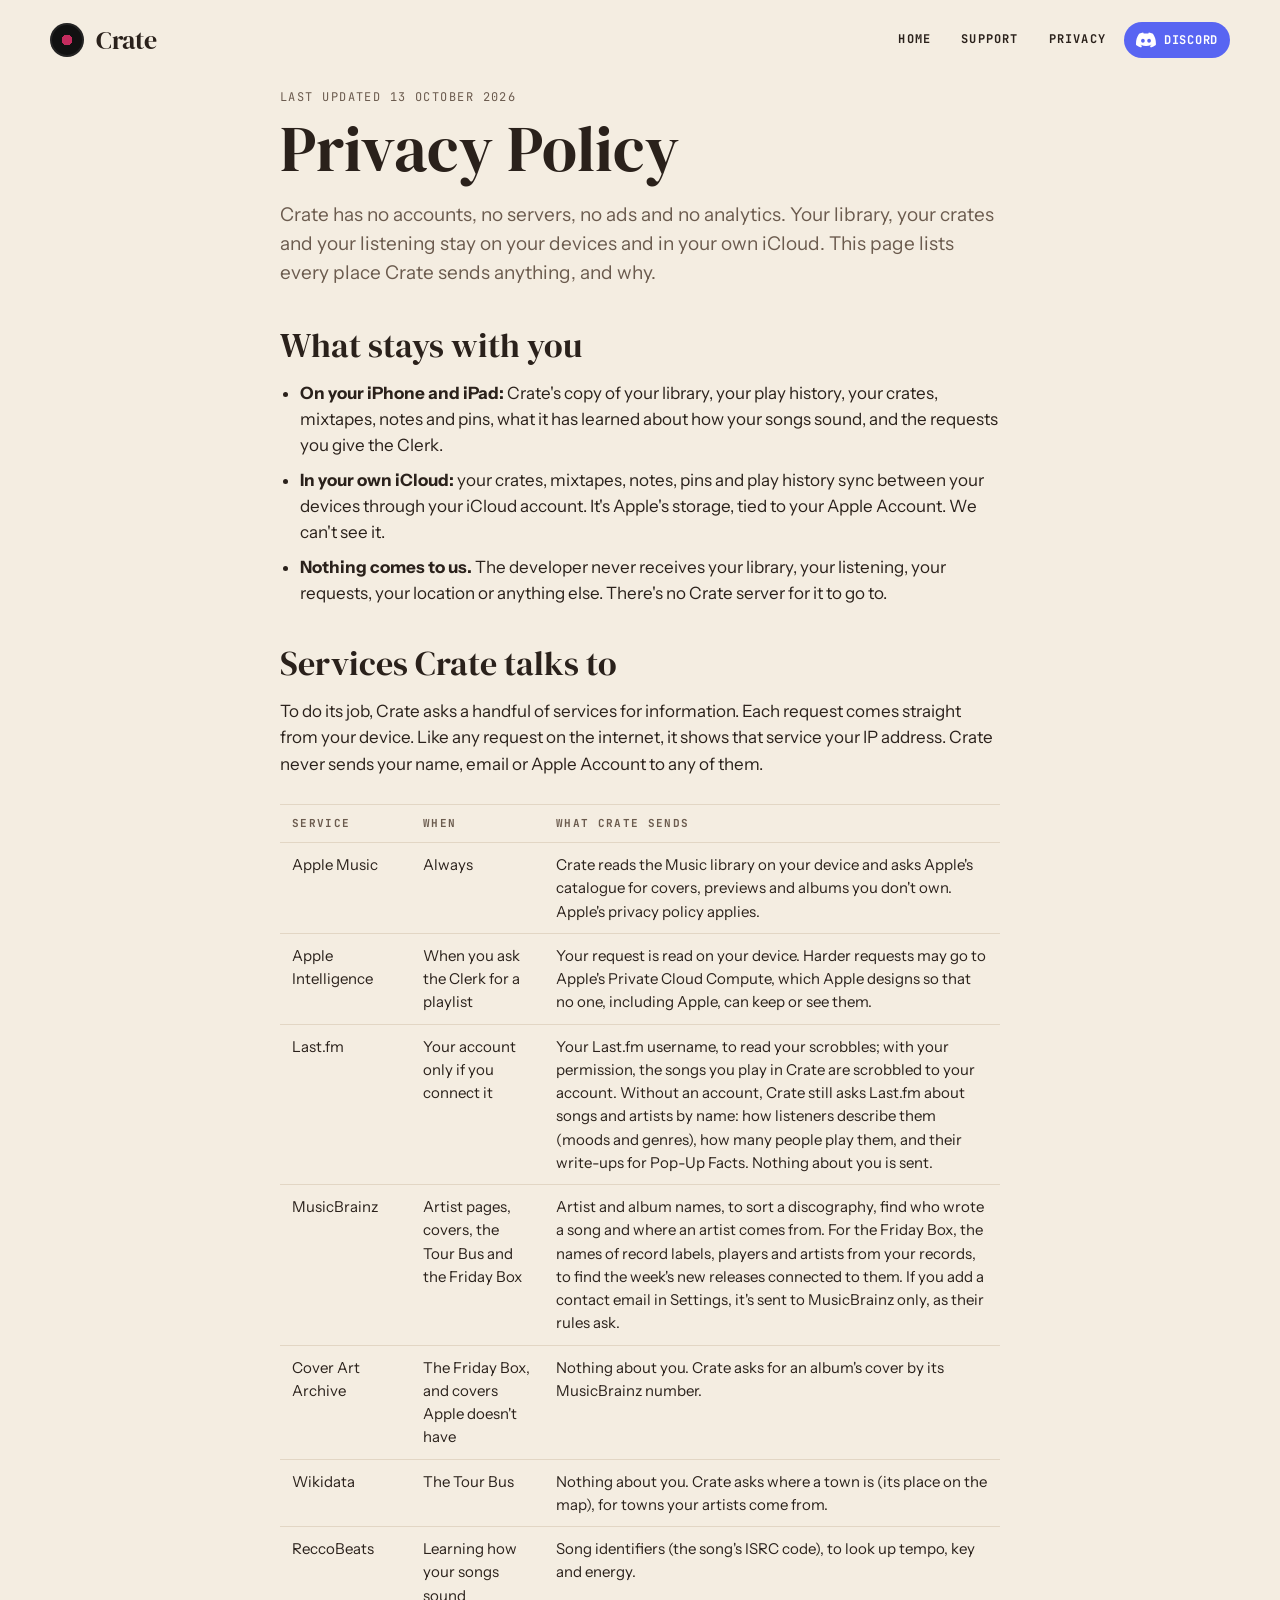
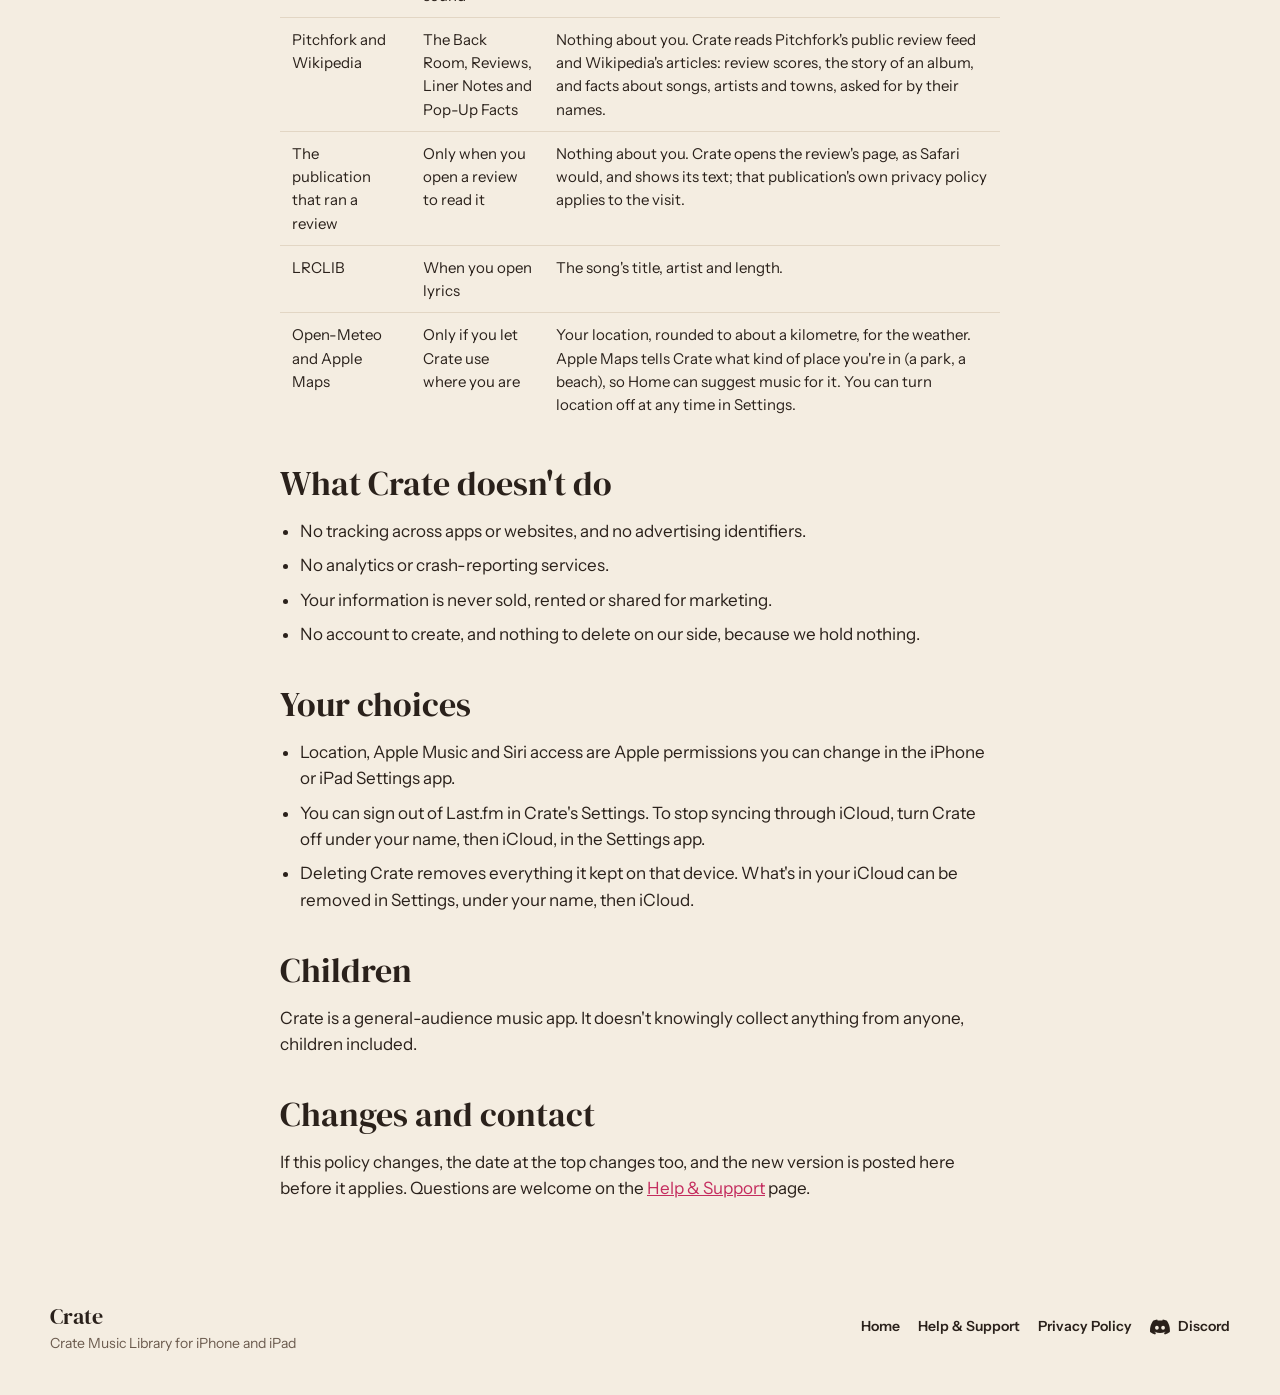
==== commit e5e7b4a6: "Crates are for albums: new Crates section, albums for records" ====
--- a/privacy.html
+++ b/privacy.html
@@ -12,7 +12,7 @@
 <link rel="preconnect" href="https://fonts.googleapis.com">
 <link rel="preconnect" href="https://fonts.gstatic.com" crossorigin>
 <link rel="stylesheet" href="https://fonts.googleapis.com/css2?family=DM+Serif+Display:ital@0;1&family=Instrument+Sans:wght@400;500;600;700&family=JetBrains+Mono:wght@500;700&display=swap">
-<link rel="stylesheet" href="style.css?v=13">
+<link rel="stylesheet" href="style.css?v=17">
 </head>
 <body>
 <div class="wrap">
@@ -42,14 +42,14 @@
       <table>
         <thead><tr><th>Service</th><th>When</th><th>What Crate sends</th></tr></thead>
         <tbody>
-          <tr><td>Apple Music</td><td>Always</td><td>Crate reads the Music library on your device and asks Apple's catalogue for covers, previews and records you don't own. Apple's privacy policy applies.</td></tr>
+          <tr><td>Apple Music</td><td>Always</td><td>Crate reads the Music library on your device and asks Apple's catalogue for covers, previews and albums you don't own. Apple's privacy policy applies.</td></tr>
           <tr><td>Apple Intelligence</td><td>When you ask the Clerk for a playlist</td><td>Your request is read on your device. Harder requests may go to Apple's Private Cloud Compute, which Apple designs so that no one, including Apple, can keep or see them.</td></tr>
           <tr><td>Last.fm</td><td>Your account only if you connect it</td><td>Your Last.fm username, to read your scrobbles; with your permission, the songs you play in Crate are scrobbled to your account. Without an account, Crate still asks Last.fm about songs and artists by name: how listeners describe them (moods and genres), how many people play them, and their write-ups for Pop-Up Facts. Nothing about you is sent.</td></tr>
           <tr><td>MusicBrainz</td><td>Artist pages, covers, the Tour Bus and the Friday Box</td><td>Artist and album names, to sort a discography, find who wrote a song and where an artist comes from. For the Friday Box, the names of record labels, players and artists from your records, to find the week's new releases connected to them. If you add a contact email in Settings, it's sent to MusicBrainz only, as their rules ask.</td></tr>
-          <tr><td>Cover Art Archive</td><td>The Friday Box, and covers Apple doesn't have</td><td>Nothing about you. Crate asks for a record's cover by its MusicBrainz number.</td></tr>
+          <tr><td>Cover Art Archive</td><td>The Friday Box, and covers Apple doesn't have</td><td>Nothing about you. Crate asks for an album's cover by its MusicBrainz number.</td></tr>
           <tr><td>Wikidata</td><td>The Tour Bus</td><td>Nothing about you. Crate asks where a town is (its place on the map), for towns your artists come from.</td></tr>
           <tr><td>ReccoBeats</td><td>Learning how your songs sound</td><td>Song identifiers (the song's ISRC code), to look up tempo, key and energy.</td></tr>
-          <tr><td>Pitchfork and Wikipedia</td><td>The Back Room, Reviews, Liner Notes and Pop-Up Facts</td><td>Nothing about you. Crate reads Pitchfork's public review feed and Wikipedia's articles: review scores, the story of a record, and facts about songs, artists and towns, asked for by their names.</td></tr>
+          <tr><td>Pitchfork and Wikipedia</td><td>The Back Room, Reviews, Liner Notes and Pop-Up Facts</td><td>Nothing about you. Crate reads Pitchfork's public review feed and Wikipedia's articles: review scores, the story of an album, and facts about songs, artists and towns, asked for by their names.</td></tr>
           <tr><td>The publication that ran a review</td><td>Only when you open a review to read it</td><td>Nothing about you. Crate opens the review's page, as Safari would, and shows its text; that publication's own privacy policy applies to the visit.</td></tr>
           <tr><td>LRCLIB</td><td>When you open lyrics</td><td>The song's title, artist and length.</td></tr>
           <tr><td>Open-Meteo and Apple Maps</td><td>Only if you let Crate use where you are</td><td>Your location, rounded to about a kilometre, for the weather. Apple Maps tells Crate what kind of place you're in (a park, a beach), so Home can suggest music for it. You can turn location off at any time in Settings.</td></tr>
@@ -89,6 +89,6 @@
     </nav>
   </footer>
 </div>
-<script src="site.js?v=7"></script>
+<script src="site.js?v=8"></script>
 </body>
 </html>
--- a/style.css
+++ b/style.css
@@ -49,6 +49,7 @@
 .hero p.lede{font-size:20px;max-width:34ch;color:var(--ink-2);margin:0 0 28px}
 .pills{display:flex;gap:10px;flex-wrap:wrap}
 .pill{display:inline-flex;align-items:center;gap:8px;padding:10px 16px;border-radius:999px;background:var(--card);border:1px solid var(--rule);font-weight:600;font-size:15px}
+a.pill{text-decoration:none;color:inherit}
 .pill.solid{background:var(--accent);color:var(--accent-ink);border-color:transparent}
 .dot{width:8px;height:8px;border-radius:50%;background:currentColor;opacity:.8}
 .hero-art{position:relative;padding-bottom:30px}
@@ -73,6 +74,7 @@
 .devices{display:flex;align-items:flex-end;gap:18px;justify-content:center}
 .devices .pad{flex:0 1 72%;min-width:0}
 .devices .phone{flex:0 1 26%;min-width:0}
+.devices .phone.moving{flex:0 1 33%;height:auto;display:block}
 .devices.two-phones .phone{flex:0 1 44%}
 .devices.solo .pad{flex:0 1 92%}
 
@@ -171,6 +173,9 @@
 .discord svg{width:20px;height:20px;flex:none}
 .nav a.discord{background:#5865F2;color:#fff;letter-spacing:.06em}
 .nav a.discord:hover{background:#4752C4}
+.nav a.nav-beta{background:var(--accent);color:var(--accent-ink)}
+.nav a.nav-beta:hover{filter:brightness(1.08);background:var(--accent)}
+.pill .tf-mark{flex:none}
 .pill.discord{background:#5865F2;color:#fff;border-color:transparent}
 .soon{opacity:.75}
 
@@ -289,3 +294,20 @@
   #pickup .num b{font-size:24px}
   #pickup .num span{font-size:12.5px;line-height:1.3;display:block}
 }
+
+/* And everything else: the features without a section of their own */
+.feats{margin-top:28px;display:grid;grid-template-columns:repeat(auto-fit,minmax(250px,1fr));gap:14px}
+.feat{background:var(--paper);border:1px solid var(--rule);border-radius:16px;padding:22px 22px 24px;transition:transform .15s ease,box-shadow .15s ease}
+.feat:hover{transform:translateY(-2px);box-shadow:0 14px 30px -22px rgba(0,0,0,.45)}
+.feat .k{font-family:var(--mono);font-size:11px;font-weight:700;letter-spacing:.14em;text-transform:uppercase;color:var(--accent)}
+.feat h3{font-family:var(--display);font-weight:400;font-size:25px;line-height:1.1;margin:10px 0 8px}
+.feat p{margin:0;color:var(--ink-2);font-size:15px;line-height:1.55}
+.more-cta{justify-content:center;margin-top:30px}
+/* Screenshots open full size */
+img.zoomable{cursor:zoom-in}
+img.zoomable:focus-visible{outline:3px solid var(--accent);outline-offset:4px;border-radius:12px}
+.zoom{position:fixed;inset:0;z-index:1000;display:flex;align-items:center;justify-content:center;padding:28px;background:color-mix(in srgb,var(--paper) 88%,transparent);backdrop-filter:blur(10px);-webkit-backdrop-filter:blur(10px);cursor:zoom-out}
+.zoom[hidden]{display:none!important}
+.zoom img{max-width:min(100%,1600px);max-height:100%;width:auto;height:auto;object-fit:contain;filter:drop-shadow(0 30px 50px rgba(0,0,0,.3))}
+.zoom-close{position:absolute;top:16px;right:16px;font:600 15px/1 var(--body);color:var(--ink);background:var(--card);border:1px solid var(--rule);border-radius:999px;padding:10px 16px;cursor:pointer}
+html.zoomed{overflow:hidden}
